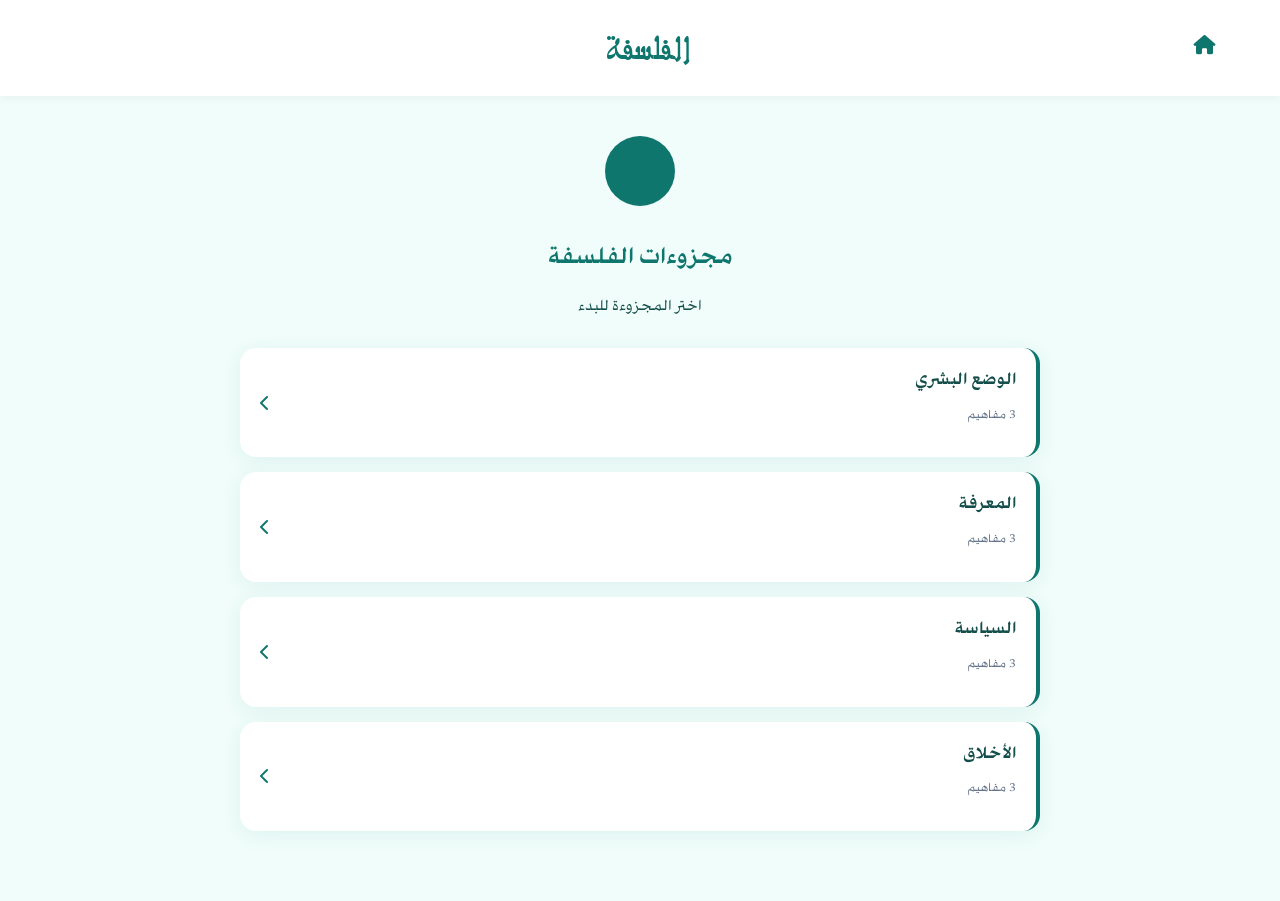
==== index.html @ 9fb08ea3 "Rename index .html to index.html" ====
<!DOCTYPE html>
<html lang="ar" dir="rtl">
<head>
    <meta charset="UTF-8">
    <meta name="viewport" content="width=device-width, initial-scale=1.0">
    <title>الفلسفة - منصة المراجعة</title>
    <link rel="stylesheet" href="https://cdnjs.cloudflare.com/ajax/libs/font-awesome/6.4.0/css/all.min.css">
    <link rel="stylesheet" href="ph-style.css">
<link rel="manifest" href="manifest.json">
<meta name="apple-mobile-web-app-capable" content="yes">
<meta name="apple-mobile-web-app-status-bar-style" content="default">
<meta name="apple-mobile-web-app-title" content="فلسفة 2باك">
<meta name="mobile-web-app-capable" content="yes">
<meta name="theme-color" content="#0f766e">
<link rel="icon" href="img.jpg"/>
</head>
<body>

    <!-- Header بسيط -->
    <header class="simple-header">
        <a href="index.html" class="back-btn">
            <i class="fas fa-home"></i>
        </a>
        <div class="header-title" id="header-title">الفلسفة</div>
        <div style="width: 40px;"></div>
    </header>

    <main>
        <!-- المستوى 1: المجزوءات -->
        <section id="modules-view" class="view active">
            <div class="subject-header">
                <div class="icon-circle"><i class="fas fa-brain"></i></div>
                <h1>مجزوءات الفلسفة</h1>
                <p>اختر المجزوءة للبدء</p>
            </div>
            <div id="modules-container" class="modules-grid"></div>
        </section>

        <!-- المستوى 2: مفاهيم المجزوءة -->
        <section id="concepts-view" class="view hidden">
            <button class="back-nav-btn" onclick="goToModules()"><i class="fas fa-arrow-right"></i> عودة للمجزوءات</button>
            <h2 id="selected-module-title" class="section-title"></h2>
            <div id="concepts-container" class="concepts-list"></div>
        </section>

        <!-- المستوى 3: محاور المفهوم -->
        <section id="axes-view" class="view hidden">
            <button class="back-nav-btn" onclick="goToConcepts()"><i class="fas fa-arrow-right"></i> عودة للمفاهيم</button>
            <h2 id="selected-concept-title" class="section-title"></h2>
            <div id="axes-container" class="axes-grid"></div>
        </section>

        <!-- المستوى 4: عرض الدرس المتكامل (بدون تبويبات) -->
        <section id="lesson-view" class="view hidden">
            <!-- شريط التنقل Breadcrumb -->
            <nav class="breadcrumb" id="breadcrumb-nav">
                <!-- سيتم ملؤه بواسطة JS -->
            </nav>

            <div class="lesson-container">
                <!-- 1. الإشكال -->
                <div class="lesson-section problem-section">
                    <div class="section-icon"><i class="fas fa-question-circle"></i></div>
                    <h2 class="section-heading">الإشكال</h2>
                    <p id="lesson-problem" class="problem-text"></p>
                </div>

                <!-- 2. المفاهيم -->
                <div class="lesson-section concepts-section">
                    <div class="section-icon"><i class="fas fa-book-open"></i></div>
                    <h2 class="section-heading">المفاهيم</h2>
                    <div id="lesson-concepts" class="concepts-grid-detail"></div>
                </div>

                <!-- 3. الأطروحات -->
                <div class="lesson-section theses-section">
                    <div class="section-icon"><i class="fas fa-users"></i></div>
                    <h2 class="section-heading">الأطروحات الفلسفية</h2>
                    <div id="lesson-theses" class="theses-stream"></div>
                </div>
                
                <!-- زر الأشكال (اختياري إذا توفرت صور لاحقاً) -->
                <div class="lesson-section diagrams-section" style="display:none;" id="diagrams-sec">
                    <div class="section-icon"><i class="fas fa-project-diagram"></i></div>
                    <h2 class="section-heading">الأشكال البيانية</h2>
                    <p style="text-align:center; color:#94a3b8;">قريباً...</p>
                </div>
            </div>
            
            <div class="lesson-footer">
                <button class="finish-btn" onclick="goToAxes()">إنهاء الدرس والعودة</button>
            </div>
        </section>
    </main>

    <script src="ph-main.js"></script>
    <script>
        function goToModules() { switchView('modules-view'); document.getElementById('header-title').textContent = 'الفلسفة'; }
        function goToConcepts() { switchView('concepts-view'); }
        function goToAxes() { switchView('axes-view'); }
        
        function switchView(viewId) {
            document.querySelectorAll('.view').forEach(el => { el.classList.remove('active'); el.classList.add('hidden'); });
            document.getElementById(viewId).classList.remove('hidden');
            document.getElementById(viewId).classList.add('active');
            window.scrollTo(0,0);
        }
        // ==================== PWA Code ====================
let deferredPrompt;
let isInstalled = localStorage.getItem('pwa-installed') === 'true';

// التحقق إذا كان التطبيق مثبتاً بالفعل
if (window.matchMedia('(display-mode: standalone)').matches || window.navigator.standalone === true) {
    isInstalled = true;
    localStorage.setItem('pwa-installed', 'true');
}

// عرض رسالة التثبيت
function showInstallBanner() {
    if (isInstalled) return;
    if (document.getElementById('installBanner')) return;
    
    const banner = document.createElement('div');
    banner.id = 'installBanner';
    banner.className = 'install-banner';
    banner.innerHTML = `
        <div class="install-banner-content">
            <div class="install-banner-icon">
                <i class="fas fa-download"></i>
            </div>
            <div class="install-banner-text">
                <div class="install-banner-title">ثبّت التطبيق</div>
                <div class="install-banner-subtitle">استخدم التطبيق بدون إنترنت</div>
            </div>
        </div>
        <div class="install-banner-buttons">
            <button class="install-btn" id="confirmInstall"><i class="fas fa-plus-circle"></i> تثبيت</button>
            <button class="close-install-btn" id="closeInstallBanner"><i class="fas fa-times"></i></button>
        </div>
    `;
    document.body.appendChild(banner);
    
    setTimeout(() => banner.classList.add('show'), 100);
    
    document.getElementById('confirmInstall').addEventListener('click', () => {
        if (deferredPrompt) {
            deferredPrompt.prompt();
            deferredPrompt.userChoice.then(choiceResult => {
                if (choiceResult.outcome === 'accepted') {
                    isInstalled = true;
                    localStorage.setItem('pwa-installed', 'true');
                }
                deferredPrompt = null;
            });
        }
        banner.remove();
    });
    
    document.getElementById('closeInstallBanner').addEventListener('click', () => {
        banner.classList.remove('show');
        setTimeout(() => banner.remove(), 400);
        localStorage.setItem('pwa-banner-dismissed', Date.now());
    });
}

// تسجيل Service Worker
if ('serviceWorker' in navigator) {
    navigator.serviceWorker.register('sw.js')
        .then(reg => console.log('SW registered:', reg.scope))
        .catch(err => console.log('SW failed:', err));
}

// الاستماع لحدث التثبيت
window.addEventListener('beforeinstallprompt', (e) => {
    e.preventDefault();
    deferredPrompt = e;
    
    const lastDismissed = localStorage.getItem('pwa-banner-dismissed');
    if (!lastDismissed || (Date.now() - parseInt(lastDismissed) > 7 * 24 * 60 * 60 * 1000)) {
        if (!isInstalled && !document.getElementById('installBanner')) {
            showInstallBanner();
        }
    }
});

// عند تثبيت التطبيق
window.addEventListener('appinstalled', () => {
    isInstalled = true;
    localStorage.setItem('pwa-installed', 'true');
    const banner = document.getElementById('installBanner');
    if (banner) banner.remove();
});
    </script>
    
</body>
</html>
---- ph-style.css ----
:root {
    --primary: #0f766e;
    --primary-light: #14b8a6;
    --bg-color: #f0fdfa;
    --card-bg: #ffffff;
    --text-main: #134e4a;
    --text-sec: #64748b;
    --radius: 16px;
    --shadow: 0 4px 20px rgba(15, 118, 110, 0.08);
}

@font-face {
    font-family: alyamama;
    src: url(alyamama.ttf);
}

@font-face {
    font-family: magrabi;
    src: url(magrabi.ttf);}
    
    
    body {
        font-family: 'alyamama', sans-serif;
        background: var(--bg-color);
        color: var(--text-main);
        margin: 0;
        padding-bottom: 50px;
    }
    
    /* Header */
    .simple-header {
        display: flex;
        justify-content: space-between;
        align-items: center;
        padding: 15px 5%;
        background: #fff;
        box-shadow: 0 2px 10px rgba(0, 0, 0, 0.05);
        position: sticky;
        top: 0;
        z-index: 100;
    }
    
    .back-btn {
        text-decoration: none;
        color: var(--primary);
        font-size: 1.2rem;
    }
    
    .header-title {
        font-family: 'magrabi';
        font-weight: 500;
        font-size: 3.5rem;
        color: var(--primary);
    }
    
    /* Views */
    .view {
        display: none;
        animation: fadeIn 0.4s;
        padding: 20px 5%;
        max-width: 800px;
        margin: 0 auto;
    }
    
    .view.active {
        display: block;
    }
    
    .view.hidden {
        display: none;
    }
    
    @keyframes fadeIn {
        from {
            opacity: 0;
            transform: translateY(10px);
        }
        
        to {
            opacity: 1;
            transform: translateY(0);
        }
    }
    
    /* Common */
    .subject-header {
        text-align: center;
        margin-bottom: 30px;
        padding-top: 20px;
    }
    
    .icon-circle {
        width: 70px;
        height: 70px;
        background: rgba(15, 118, 110, 1);
        color: var(--primary);
        border-radius: 50%;
        display: inline-flex;
        align-items: center;
        justify-content: center;
        font-size: 2rem;
        margin-bottom: 15px;
    }
    
    h1,
    h2 {
        font-family: 'alyamama',serif;
        color: var(--primary);
    }
    
    .section-title {
        font-size: 1.6rem;
        border-right: 4px solid var(--primary-light);
        padding-right: 15px;
        margin: 20px 0;
    }
    
    .back-nav-btn {
        background: none;
        border: none;
        color: var(--text-sec);
        font-family: 'magrabi';
        font-weight: 300;
        font-size: 29px;
        cursor: pointer;
        display: flex;
        align-items: center;
        gap: 8px;
        margin-bottom: 15px;
    }
    
    .back-nav-btn:hover {
        color: var(--primary);
    }
    
    /* Lists (Modules, Concepts, Axes) */
    .modules-grid,
    .concepts-list,
    .axes-grid {
        display: grid;
        gap: 15px;
    }
    
    .module-card,
    .concept-item,
    .axis-card {
        background: #fff;
        padding: 20px;
        border-radius: var(--radius);
        box-shadow: var(--shadow);
        cursor: pointer;
        transition: 0.3s;
        border-right: 4px solid var(--primary);
        display: flex;
        align-items: center;
        justify-content: space-between;
    }
    
    .module-card:hover,
    .concept-item:hover,
    .axis-card:hover {
        transform: translateY(-3px);
        box-shadow: 0 8px 20px rgba(15, 118, 110, 0.15);
        border-right-width: 6px;
    }
    
    .module-info h3,
    .concept-item h4,
    .axis-card h3 {
        margin: 0;
        font-size: 1.1rem;
    }
    
    /* Lesson View (The Core Request) */
    .breadcrumb {
        background: #fff;
        padding: 10px 15px;
        border-radius: 50px;
        font-size: 0.85rem;
        color: var(--text-sec);
        margin-bottom: 20px;
        display: flex;
        align-items: center;
        gap: 8px;
        box-shadow: 0 2px 10px rgba(0, 0, 0, 0.03);
        overflow-x: auto;
        white-space: nowrap;
    }
    
    .breadcrumb span {
        color: var(--primary);
        font-weight: 700;
    }
    
    .breadcrumb i {
        font-size: 0.7rem;
        color: #cbd5e1;
    }
    
    .lesson-container {
        display: flex;
        flex-direction: column;
        gap: 30px;
    }
    
    .lesson-section {
        background: #fff;
        border-radius: var(--radius);
        box-shadow: var(--shadow);
        overflow: hidden;
        border: 1px solid #e2e8f0;
    }
    
    .section-icon {
        background: rgba(15, 118, 110, 0.1);
        color: var(--primary);
        padding: 15px;
        display: inline-block;
        border-bottom-left-radius: 50%;
        margin: -1px -1px 0 -1px;
        /* Align with border */
    }
    
    /* Fix icon position for RTL */
    .section-icon {
        float: right;
        border-bottom-left-radius: 0;
        border-bottom-right-radius: 50px;
    }
    
    .section-heading {
        margin: 0;
        padding: 15px 60px 15px 20px;
        font-size: 1.3rem;
        color: var(--text-main);
        border-bottom: 1px solid #f1f5f9;
    }
    
    /* Problem Section */
    .problem-text {
        padding: 20px;
        font-size: 1.2rem;
        line-height: 1.8;
        color: #d97706;
        font-weight: 600;
        background: #fffbeb;
        margin: 0;
        border-top: 1px dashed #fcd34d;
    }
    
    /* Concepts Grid inside Lesson */
    .concepts-grid-detail {
        display: grid;
        grid-template-columns: repeat(auto-fit, minmax(250px, 1fr));
        gap: 15px;
        padding: 20px;
    }
    
    .concept-card-detail {
        background: #f8fafc;
        padding: 15px;
        border-radius: 10px;
        border-right: 3px solid var(--primary-light);
    }
    
    .concept-term {
        font-weight: 700;
        color: var(--primary);
        display: block;
        margin-bottom: 8px;
        font-size: 1.1rem;
    }
    
    .concept-def {
        font-size: 0.95rem;
        color: var(--text-sec);
        line-height: 1.6;
        margin: 0;
    }
    
    /* Theses Stream */
    .theses-stream {
        padding: 20px;
        display: flex;
        flex-direction: column;
        gap: 20px;
    }
    
    .thesis-card {
        background: #fff;
        border: 1px solid #e2e8f0;
        border-radius: 12px;
        padding: 20px;
        position: relative;
    }
    
    .thesis-card::before {
        content: '';
        position: absolute;
        top: 0;
        right: 0;
        width: 4px;
        height: 100%;
        background: var(--primary);
        border-top-right-radius: 12px;
        border-bottom-right-radius: 12px;
    }
    
    .philosopher-tag {
        display: inline-block;
        background: var(--primary);
        color: #fff;
        padding: 4px 12px;
        border-radius: 20px;
        font-size: 0.85rem;
        font-weight: 700;
        margin-bottom: 12px;
    }
    
    .thesis-content {
        font-size: 1rem;
        line-height: 1.8;
        text-align: justify;
        color: #334155;
    }
    
    .thesis-quote {
        display: block;
        margin-top: 15px;
        padding: 10px;
        background: #f0fdfa;
        border-right: 3px solid var(--primary-light);
        font-style: italic;
        color: #0f766e;
        font-size: 0.95rem;
    }
    
    .lesson-footer {
        text-align: center;
        margin-top: 30px;
        margin-bottom: 50px;
    }
    
    .finish-btn {
        background: var(--text-sec);
        color: #fff;
        border: none;
        padding: 12px 30px;
        border-radius: 50px;
        font-size: 1.8rem;
        font-family: 'magrabi';
        cursor: pointer;
        transition: 0.3s;
    }
    
    .finish-btn:hover {
        background: var(--primary);
        transform: scale(1.05);
    }
    
    @media (max-width: 600px) {
        
        .module-card,
        .concept-item,
        .axis-card {
            flex-direction: column;
            align-items: flex-start;
            gap: 10px;
        }
        
        .section-heading {
            padding: 15px 50px 15px 15px;
            font-size: 1.1rem;
        }
        
        .concepts-grid-detail {
            grid-template-columns: 1fr;
        }
    }
    /* PWA Install Banner */
.install-banner {
    position: fixed;
    bottom: 20px;
    left: 20px;
    right: 20px;
    background: linear-gradient(135deg, var(--primary), var(--primary-light));
    color: white;
    padding: 16px 20px;
    border-radius: 20px;
    display: flex;
    align-items: center;
    justify-content: space-between;
    gap: 15px;
    z-index: 1000;
    box-shadow: 0 10px 40px rgba(15, 118, 110, 0.3);
    transform: translateY(120px);
    transition: transform 0.4s ease;
}

.install-banner.show {
    transform: translateY(0);
}

.install-banner-content {
    display: flex;
    align-items: center;
    gap: 15px;
    flex: 1;
}

.install-banner-icon {
    background: rgba(255,255,255,0.2);
    width: 48px;
    height: 48px;
    border-radius: 30px;
    display: flex;
    align-items: center;
    justify-content: center;
    font-size: 1.8rem;
}

.install-banner-text {
    flex: 1;
}

.install-banner-title {
    font-weight: bold;
    font-size: 1rem;
    margin-bottom: 4px;
}

.install-banner-subtitle {
    font-size: 0.8rem;
    opacity: 0.9;
}

.install-banner-buttons {
    display: flex;
    gap: 10px;
}

.install-btn {
    background: white;
    color: var(--primary);
    border: none;
    padding: 8px 18px;
    border-radius: 40px;
    font-weight: bold;
    cursor: pointer;
    font-size: 0.85rem;
}

.close-install-btn {
    background: rgba(255,255,255,0.2);
    border: 1px solid rgba(255,255,255,0.5);
    color: white;
    padding: 8px 18px;
    border-radius: 40px;
    cursor: pointer;
    font-size: 0.85rem;
}

@media (min-width: 768px) {
    .install-banner {
        left: auto;
        right: 20px;
        width: 380px;
        bottom: 20px;
    }
}
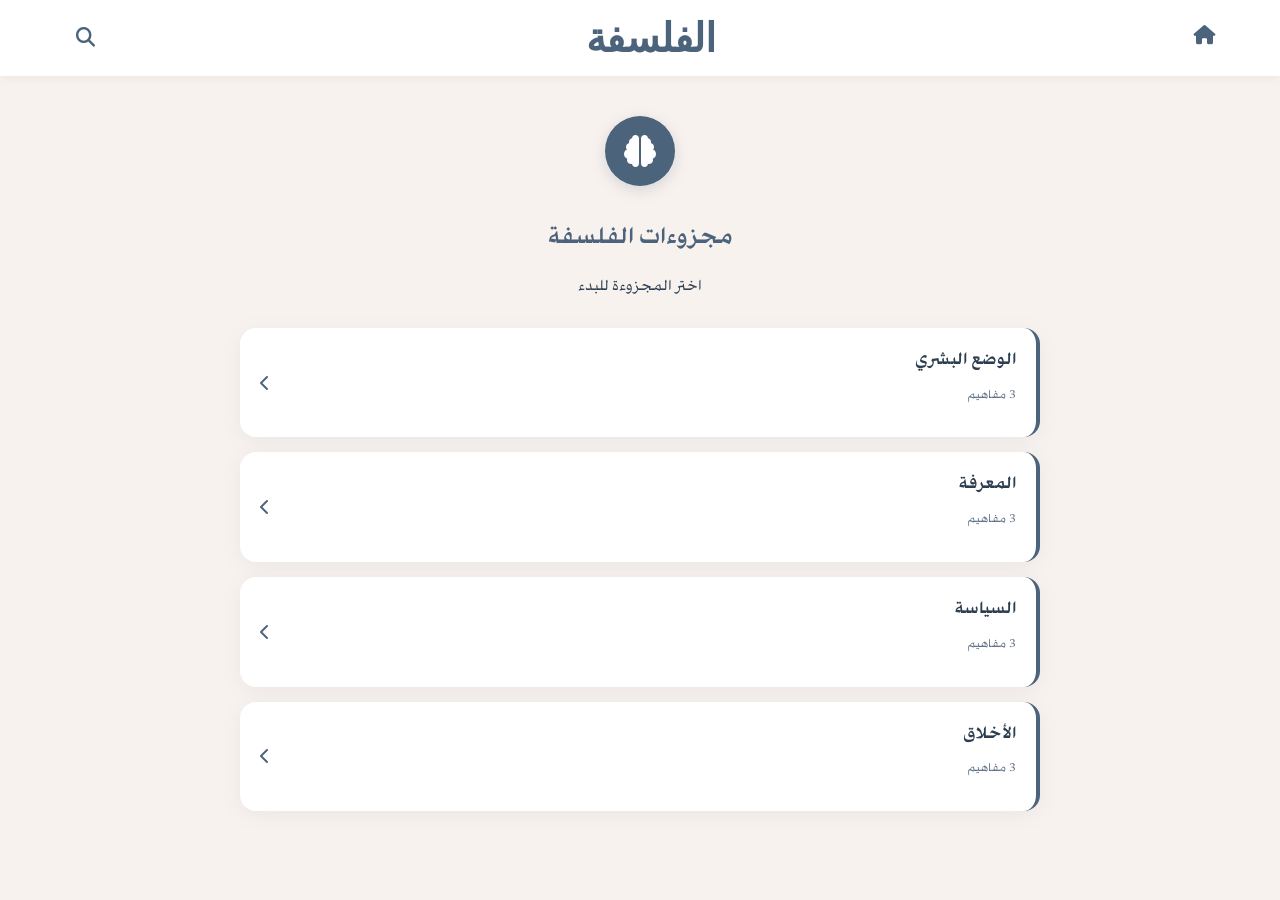
==== commit 48872935: "Add files via upload" ====
--- a/index.html
+++ b/index.html
@@ -3,15 +3,23 @@
 <head>
     <meta charset="UTF-8">
     <meta name="viewport" content="width=device-width, initial-scale=1.0">
+    <meta name="description" content="تطبيق مراجعة الفلسفة لتلاميذ الباكالوريا - العلوم الإنسانية. ابحث عن مفاهيم وأطروحات فلسفية بسهولة.">
+    <meta name="keywords" content="فلسفة, باكالوريا, مراجعة, مفاهيم, أطروحات, علوم إنسانية, تعليم">
+    <meta name="author" content="Manus Philosophy App">
+    <meta name="robots" content="index, follow">
+    <meta property="og:title" content="مراجعة الفلسفة - 2باك">
+    <meta property="og:description" content="تطبيق ويب لمراجعة الفلسفة مع بحث متقدم وعمل بدون إنترنت.">
+    <meta property="og:type" content="website">
+    <meta name="twitter:card" content="summary_large_image">
     <title>الفلسفة - منصة المراجعة</title>
     <link rel="stylesheet" href="https://cdnjs.cloudflare.com/ajax/libs/font-awesome/6.4.0/css/all.min.css">
     <link rel="stylesheet" href="ph-style.css">
-<link rel="manifest" href="manifest.json">
+    <link rel="manifest" href="manifest.json">
 <meta name="apple-mobile-web-app-capable" content="yes">
 <meta name="apple-mobile-web-app-status-bar-style" content="default">
 <meta name="apple-mobile-web-app-title" content="فلسفة 2باك">
 <meta name="mobile-web-app-capable" content="yes">
-<meta name="theme-color" content="#0f766e">
+<meta name="theme-color" content="#4C637C">
 <link rel="icon" href="img.jpg"/>
 </head>
 <body>
@@ -22,14 +30,25 @@
             <i class="fas fa-home"></i>
         </a>
         <div class="header-title" id="header-title">الفلسفة</div>
-        <div style="width: 40px;"></div>
+        <button class="search-btn" id="search-btn" title="ابحث (Ctrl+K)">
+            <i class="fas fa-search"></i>
+        </button>
     </header>
 
     <main>
+        <!-- شريط البحث -->
+        <div id="search-modal" class="search-modal hidden">
+            <div class="search-container">
+                <input type="text" id="search-input" class="search-input" placeholder="ابحث عن مفاهيم، أطروحات، فلاسفة..." autofocus>
+                <div id="search-results" class="search-results"></div>
+                <div class="search-hint">اضغط ESC للإغلاق</div>
+            </div>
+        </div>
+
         <!-- المستوى 1: المجزوءات -->
         <section id="modules-view" class="view active">
             <div class="subject-header">
-                <div class="icon-circle"><i class="fas fa-brain"></i></div>
+                <div class="icon-circle" style="display: inline-flex; margin: 0 auto 15px;"><i class="fas fa-brain" style="color: #FFFFFF;"></i></div>
                 <h1>مجزوءات الفلسفة</h1>
                 <p>اختر المجزوءة للبدء</p>
             </div>
--- a/ph-style.css
+++ b/ph-style.css
@@ -1,12 +1,15 @@
 :root {
-    --primary: #0f766e;
-    --primary-light: #14b8a6;
-    --bg-color: #f0fdfa;
-    --card-bg: #ffffff;
-    --text-main: #134e4a;
-    --text-sec: #64748b;
+    --primary: #4C637C;
+    --primary-light: #CEB88E;
+    --bg-color: #F8F2EF;
+    --card-bg: #FFFFFF;
+    --text-main: #2C3E50;
+    --text-sec: #7F8C8D;
+    --accent-gold: #CEB88E;
+    --accent-sky: #C8D7E1;
+    --accent-taupe: #E1D7D2;
     --radius: 16px;
-    --shadow: 0 4px 20px rgba(15, 118, 110, 0.08);
+    --shadow: 0 4px 20px rgba(76, 99, 124, 0.08);
 }
 
 @font-face {
@@ -14,9 +17,7 @@
     src: url(alyamama.ttf);
 }
 
-@font-face {
-    font-family: magrabi;
-    src: url(magrabi.ttf);}
+@import url('https://fonts.googleapis.com/css2?family=Cairo:wght@300;400;500;600;700&display=swap');
     
     
     body {
@@ -47,10 +48,11 @@
     }
     
     .header-title {
-        font-family: 'magrabi';
-        font-weight: 500;
-        font-size: 3.5rem;
+        font-family: 'Cairo', sans-serif;
+        font-weight: 700;
+        font-size: 2.5rem;
         color: var(--primary);
+        letter-spacing: -0.5px;
     }
     
     /* Views */
@@ -92,14 +94,15 @@
     .icon-circle {
         width: 70px;
         height: 70px;
-        background: rgba(15, 118, 110, 1);
-        color: var(--primary);
+        background: var(--primary);
+        color: #FFFFFF;
         border-radius: 50%;
         display: inline-flex;
         align-items: center;
         justify-content: center;
         font-size: 2rem;
         margin-bottom: 15px;
+        box-shadow: 0 4px 15px rgba(76, 99, 124, 0.2);
     }
     
     h1,
@@ -119,9 +122,9 @@
         background: none;
         border: none;
         color: var(--text-sec);
-        font-family: 'magrabi';
-        font-weight: 300;
-        font-size: 29px;
+        font-family: 'Cairo', sans-serif;
+        font-weight: 500;
+        font-size: 1rem;
         cursor: pointer;
         display: flex;
         align-items: center;
@@ -342,13 +345,14 @@
     }
     
     .finish-btn {
-        background: var(--text-sec);
+        background: var(--primary);
         color: #fff;
         border: none;
         padding: 12px 30px;
         border-radius: 50px;
-        font-size: 1.8rem;
-        font-family: 'magrabi';
+        font-size: 1rem;
+        font-family: 'Cairo', sans-serif;
+        font-weight: 600;
         cursor: pointer;
         transition: 0.3s;
     }
@@ -378,24 +382,24 @@
         }
     }
     /* PWA Install Banner */
-.install-banner {
-    position: fixed;
-    bottom: 20px;
-    left: 20px;
-    right: 20px;
-    background: linear-gradient(135deg, var(--primary), var(--primary-light));
-    color: white;
-    padding: 16px 20px;
-    border-radius: 20px;
-    display: flex;
-    align-items: center;
-    justify-content: space-between;
-    gap: 15px;
-    z-index: 1000;
-    box-shadow: 0 10px 40px rgba(15, 118, 110, 0.3);
-    transform: translateY(120px);
-    transition: transform 0.4s ease;
-}
+    .install-banner {
+        position: fixed;
+        bottom: 20px;
+        left: 20px;
+        right: 20px;
+        background: linear-gradient(135deg, var(--primary), var(--primary-light));
+        color: white;
+        padding: 16px 20px;
+        border-radius: 20px;
+        display: flex;
+        align-items: center;
+        justify-content: space-between;
+        gap: 15px;
+        z-index: 1000;
+        box-shadow: 0 10px 40px rgba(76, 99, 124, 0.3);
+        transform: translateY(120px);
+        transition: transform 0.4s ease;
+    }
 
 .install-banner.show {
     transform: translateY(0);
@@ -467,4 +471,203 @@
         width: 380px;
         bottom: 20px;
     }
-}+}
+
+/* ===== Search Modal ===== */
+.search-modal {
+    position: fixed;
+    top: 0;
+    left: 0;
+    right: 0;
+    bottom: 0;
+    background: rgba(0, 0, 0, 0.5);
+    display: flex;
+    align-items: flex-start;
+    justify-content: center;
+    padding-top: 80px;
+    z-index: 2000;
+    backdrop-filter: blur(4px);
+}
+
+.search-modal.hidden {
+    display: none;
+}
+
+.search-container {
+    background: white;
+    border-radius: 12px;
+    width: 90%;
+    max-width: 500px;
+    box-shadow: 0 10px 40px rgba(76, 99, 124, 0.2);
+    overflow: hidden;
+    animation: slideDown 0.3s ease;
+}
+
+@keyframes slideDown {
+    from {
+        opacity: 0;
+        transform: translateY(-20px);
+    }
+    to {
+        opacity: 1;
+        transform: translateY(0);
+    }
+}
+
+.search-input {
+    width: 100%;
+    padding: 16px 20px;
+    border: none;
+    font-size: 1rem;
+    font-family: 'Cairo', sans-serif;
+    color: var(--text-main);
+    background: white;
+}
+
+.search-input:focus {
+    outline: none;
+    background: #F8F2EF;
+}
+
+.search-results {
+    max-height: 400px;
+    overflow-y: auto;
+    border-top: 1px solid #E1D7D2;
+}
+
+.search-result-item {
+    padding: 12px 20px;
+    border-bottom: 1px solid #F8F2EF;
+    cursor: pointer;
+    transition: 0.2s;
+}
+
+.search-result-item:hover {
+    background: #F8F2EF;
+}
+
+.search-result-title {
+    font-weight: 600;
+    color: var(--primary);
+    margin-bottom: 4px;
+}
+
+.search-result-subtitle {
+    font-size: 0.85rem;
+    color: var(--text-sec);
+}
+
+.search-hint {
+    padding: 8px 20px;
+    font-size: 0.8rem;
+    color: #94a3b8;
+    background: #F8F2EF;
+    text-align: center;
+}
+
+.search-btn {
+    background: none;
+    border: none;
+    color: var(--primary);
+    font-size: 1.2rem;
+    cursor: pointer;
+    padding: 8px 12px;
+    transition: 0.2s;
+}
+
+.search-btn:hover {
+    color: var(--primary-light);
+    transform: scale(1.1);
+}
+
+/* ===== Loading Spinner ===== */
+.loading-spinner {
+    display: inline-block;
+    width: 20px;
+    height: 20px;
+    border: 3px solid #E1D7D2;
+    border-top-color: var(--primary);
+    border-radius: 50%;
+    animation: spin 0.8s linear infinite;
+}
+
+@keyframes spin {
+    to { transform: rotate(360deg); }
+}
+
+.loading-container {
+    display: flex;
+    align-items: center;
+    justify-content: center;
+    padding: 40px 20px;
+    color: var(--text-sec);
+}
+
+.loading-container .loading-spinner {
+    margin-right: 12px;
+}
+
+/* ===== Toast Notifications ===== */
+.toast {
+    position: fixed;
+    bottom: 20px;
+    right: 20px;
+    background: white;
+    padding: 16px 20px;
+    border-radius: 8px;
+    box-shadow: 0 4px 20px rgba(76, 99, 124, 0.15);
+    display: flex;
+    align-items: center;
+    gap: 12px;
+    max-width: 300px;
+    animation: slideInUp 0.3s ease;
+    z-index: 1500;
+}
+
+@keyframes slideInUp {
+    from {
+        opacity: 0;
+        transform: translateY(20px);
+    }
+    to {
+        opacity: 1;
+        transform: translateY(0);
+    }
+}
+
+.toast.error {
+    background: #fee;
+    border-left: 4px solid #e74c3c;
+}
+
+.toast.success {
+    background: #efe;
+    border-left: 4px solid #27ae60;
+}
+
+.toast.info {
+    background: #eef;
+    border-left: 4px solid var(--primary);
+}
+
+.toast-icon {
+    font-size: 1.2rem;
+}
+
+.toast-message {
+    font-size: 0.95rem;
+    color: var(--text-main);
+}
+
+@media (max-width: 600px) {
+    .search-container {
+        width: 95%;
+        max-width: 100%;
+    }
+
+    .toast {
+        left: 20px;
+        right: 20px;
+        max-width: none;
+    }
+}
